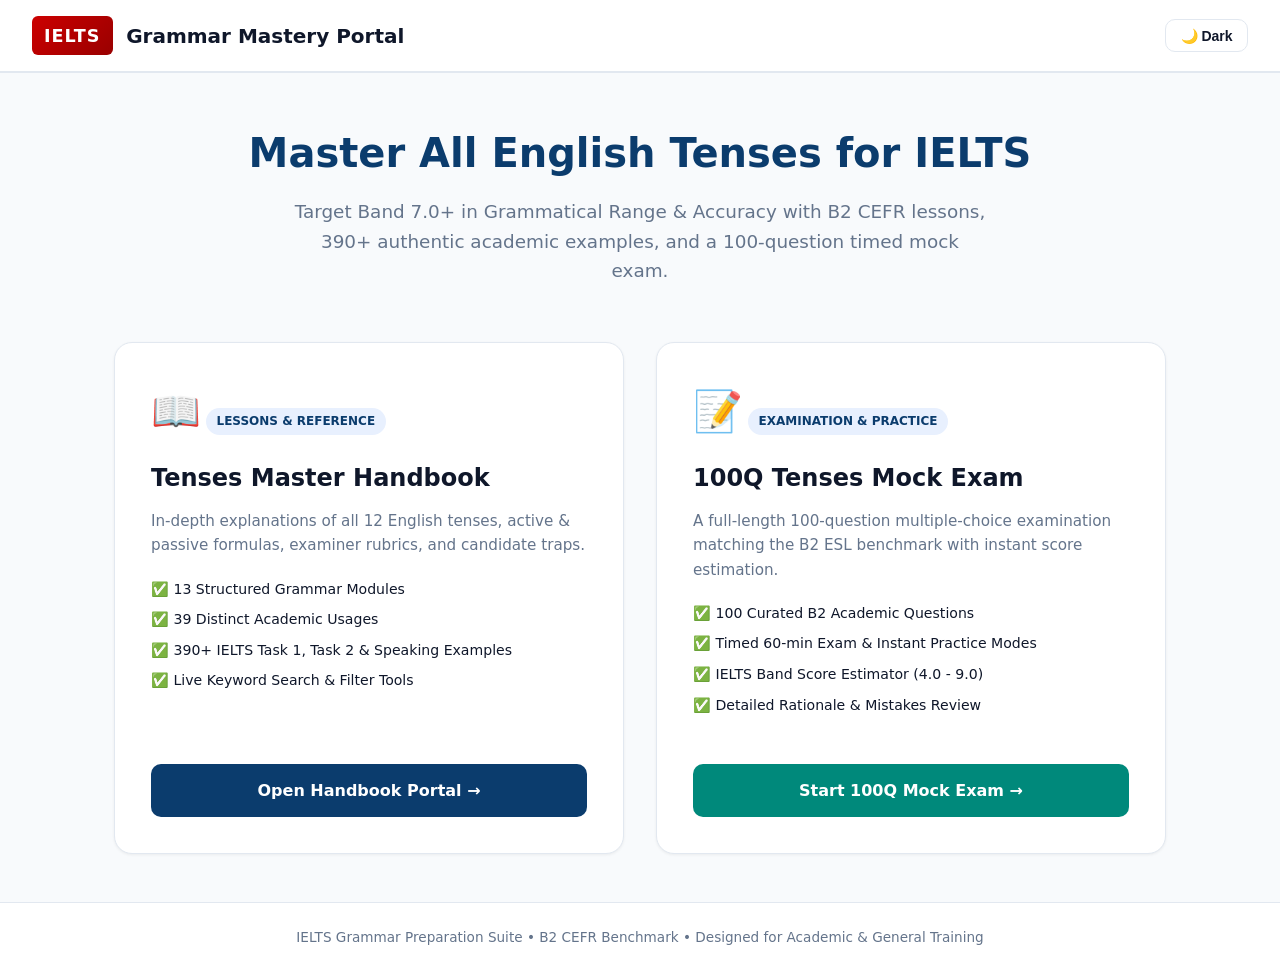
==== index.html @ 731f91ec "Add files via upload" ====
<!DOCTYPE html>
<html lang="en">
<head>
  <meta charset="UTF-8">
  <meta name="viewport" content="width=device-width, initial-scale=1.0">
  <title>IELTS English Tenses: Master Handbook & 100Q Mock Exam (B2 Level)</title>
  <meta name="description" content="Complete IELTS Grammar Preparation Hub: In-depth Tense Explanations with 390+ Academic Examples and 100-Question MCQ Mock Exam with Band Estimator.">
  <style>
    :root {
      --primary: #0b3c6d;
      --primary-hover: #072a4d;
      --primary-light: #e8f0fe;
      --accent: #d32f2f;
      --accent-teal: #00897b;
      --bg-main: #f8fafc;
      --bg-card: #ffffff;
      --text-main: #0f172a;
      --text-muted: #64748b;
      --border-color: #e2e8f0;
      --radius-lg: 18px;
      --radius-md: 10px;
      --shadow-sm: 0 1px 3px rgba(0,0,0,0.06);
      --shadow-lg: 0 10px 25px -5px rgba(0,0,0,0.1), 0 8px 10px -6px rgba(0,0,0,0.05);
      --font-family: 'Segoe UI', system-ui, -apple-system, BlinkMacSystemFont, Roboto, sans-serif;
    }
    [data-theme="dark"] {
      --primary: #3b82f6;
      --primary-hover: #60a5fa;
      --primary-light: #1e293b;
      --bg-main: #0b1120;
      --bg-card: #1e293b;
      --text-main: #f8fafc;
      --text-muted: #94a3b8;
      --border-color: #334155;
    }
    * { box-sizing: border-box; margin: 0; padding: 0; }
    body {
      font-family: var(--font-family);
      background-color: var(--bg-main);
      color: var(--text-main);
      line-height: 1.6;
      min-height: 100vh;
      display: flex;
      flex-direction: column;
    }
    .header {
      background-color: var(--bg-card);
      border-bottom: 2px solid var(--border-color);
      padding: 1rem 2rem;
      display: flex;
      justify-content: space-between;
      align-items: center;
    }
    .brand {
      display: flex;
      align-items: center;
      gap: 0.85rem;
    }
    .ielts-badge {
      background: linear-gradient(135deg, #cc0000, #990000);
      color: white;
      font-weight: 800;
      font-size: 1.1rem;
      letter-spacing: 1px;
      padding: 0.35rem 0.75rem;
      border-radius: 6px;
      text-transform: uppercase;
    }
    .brand h1 { font-size: 1.25rem; font-weight: 700; }
    .theme-btn {
      background: var(--bg-card);
      border: 1px solid var(--border-color);
      color: var(--text-main);
      padding: 0.45rem 0.9rem;
      border-radius: var(--radius-md);
      cursor: pointer;
      font-weight: 600;
      font-size: 0.875rem;
    }
    .hero {
      max-width: 1000px;
      margin: 3rem auto 2rem;
      text-align: center;
      padding: 0 1.5rem;
    }
    .hero h2 {
      font-size: 2.5rem;
      font-weight: 800;
      color: var(--primary);
      margin-bottom: 0.75rem;
    }
    [data-theme="dark"] .hero h2 { color: #60a5fa; }
    .hero p {
      font-size: 1.15rem;
      color: var(--text-muted);
      max-width: 700px;
      margin: 0 auto;
    }
    .cards-grid {
      max-width: 1100px;
      margin: 1.5rem auto 3rem;
      padding: 0 1.5rem;
      display: grid;
      grid-template-columns: repeat(auto-fit, minmax(320px, 1fr));
      gap: 2rem;
      width: 100%;
    }
    .card {
      background-color: var(--bg-card);
      border: 1px solid var(--border-color);
      border-radius: var(--radius-lg);
      padding: 2.25rem;
      box-shadow: var(--shadow-sm);
      display: flex;
      flex-direction: column;
      justify-content: space-between;
      transition: all 0.25s ease;
      position: relative;
      overflow: hidden;
    }
    .card:hover {
      transform: translateY(-4px);
      box-shadow: var(--shadow-lg);
      border-color: var(--primary);
    }
    .card-top { margin-bottom: 1.5rem; }
    .card-icon {
      font-size: 2.5rem;
      margin-bottom: 1rem;
      display: inline-block;
    }
    .card-badge {
      display: inline-block;
      font-size: 0.75rem;
      font-weight: 700;
      text-transform: uppercase;
      padding: 0.25rem 0.65rem;
      border-radius: 9999px;
      background-color: var(--primary-light);
      color: var(--primary);
      margin-bottom: 0.75rem;
    }
    .card h3 {
      font-size: 1.5rem;
      font-weight: 700;
      margin-bottom: 0.75rem;
      color: var(--text-main);
    }
    .card p {
      color: var(--text-muted);
      font-size: 0.95rem;
      line-height: 1.6;
      margin-bottom: 1.25rem;
    }
    .feature-list {
      list-style: none;
      display: flex;
      flex-direction: column;
      gap: 0.5rem;
      font-size: 0.88rem;
      color: var(--text-main);
    }
    .feature-list li {
      display: flex;
      align-items: center;
      gap: 0.5rem;
    }
    .btn {
      display: inline-flex;
      align-items: center;
      justify-content: center;
      gap: 0.5rem;
      padding: 0.85rem 1.5rem;
      border-radius: var(--radius-md);
      font-weight: 700;
      font-size: 1rem;
      text-decoration: none;
      transition: all 0.2s ease;
      margin-top: 1.5rem;
      text-align: center;
    }
    .btn-primary {
      background-color: #0b3c6d;
      color: white;
    }
    .btn-primary:hover {
      background-color: #072a4d;
    }
    .btn-accent {
      background-color: #00897b;
      color: white;
    }
    .btn-accent:hover {
      background-color: #00695c;
    }
    footer {
      margin-top: auto;
      text-align: center;
      padding: 1.5rem;
      color: var(--text-muted);
      font-size: 0.85rem;
      border-top: 1px solid var(--border-color);
      background-color: var(--bg-card);
    }
  </style>
</head>
<body>

  <header class="header">
    <div class="brand">
      <span class="ielts-badge">IELTS</span>
      <h1>Grammar Mastery Portal</h1>
    </div>
    <button id="themeToggleBtn" class="theme-btn">🌙 Dark</button>
  </header>

  <section class="hero">
    <h2>Master All English Tenses for IELTS</h2>
    <p>Target Band 7.0+ in Grammatical Range & Accuracy with B2 CEFR lessons, 390+ authentic academic examples, and a 100-question timed mock exam.</p>
  </section>

  <main class="cards-grid">
    <!-- Card 1: Handbook -->
    <article class="card">
      <div class="card-top">
        <div class="card-icon">📖</div>
        <span class="card-badge">Lessons & Reference</span>
        <h3>Tenses Master Handbook</h3>
        <p>In-depth explanations of all 12 English tenses, active & passive formulas, examiner rubrics, and candidate traps.</p>
        <ul class="feature-list">
          <li>✅ 13 Structured Grammar Modules</li>
          <li>✅ 39 Distinct Academic Usages</li>
          <li>✅ 390+ IELTS Task 1, Task 2 & Speaking Examples</li>
          <li>✅ Live Keyword Search & Filter Tools</li>
        </ul>
      </div>
      <a href="IELTS%20Tenses%20Explanation/index.html" class="btn btn-primary">
        Open Handbook Portal →
      </a>
    </article>

    <!-- Card 2: 100Q Mock Exam -->
    <article class="card">
      <div class="card-top">
        <div class="card-icon">📝</div>
        <span class="card-badge">Examination & Practice</span>
        <h3>100Q Tenses Mock Exam</h3>
        <p>A full-length 100-question multiple-choice examination matching the B2 ESL benchmark with instant score estimation.</p>
        <ul class="feature-list">
          <li>✅ 100 Curated B2 Academic Questions</li>
          <li>✅ Timed 60-min Exam & Instant Practice Modes</li>
          <li>✅ IELTS Band Score Estimator (4.0 - 9.0)</li>
          <li>✅ Detailed Rationale & Mistakes Review</li>
        </ul>
      </div>
      <a href="IELTS%20Tenses%20Test/index.html" class="btn btn-accent">
        Start 100Q Mock Exam →
      </a>
    </article>
  </main>

  <footer>
    IELTS Grammar Preparation Suite • B2 CEFR Benchmark • Designed for Academic & General Training
  </footer>

  <script>
    const themeBtn = document.getElementById("themeToggleBtn");
    themeBtn.addEventListener("click", () => {
      const isDark = document.body.getAttribute("data-theme") === "dark";
      if (isDark) {
        document.body.removeAttribute("data-theme");
        themeBtn.textContent = "🌙 Dark";
      } else {
        document.body.setAttribute("data-theme", "dark");
        themeBtn.textContent = "☀️ Light";
      }
    });
  </script>
</body>
</html>
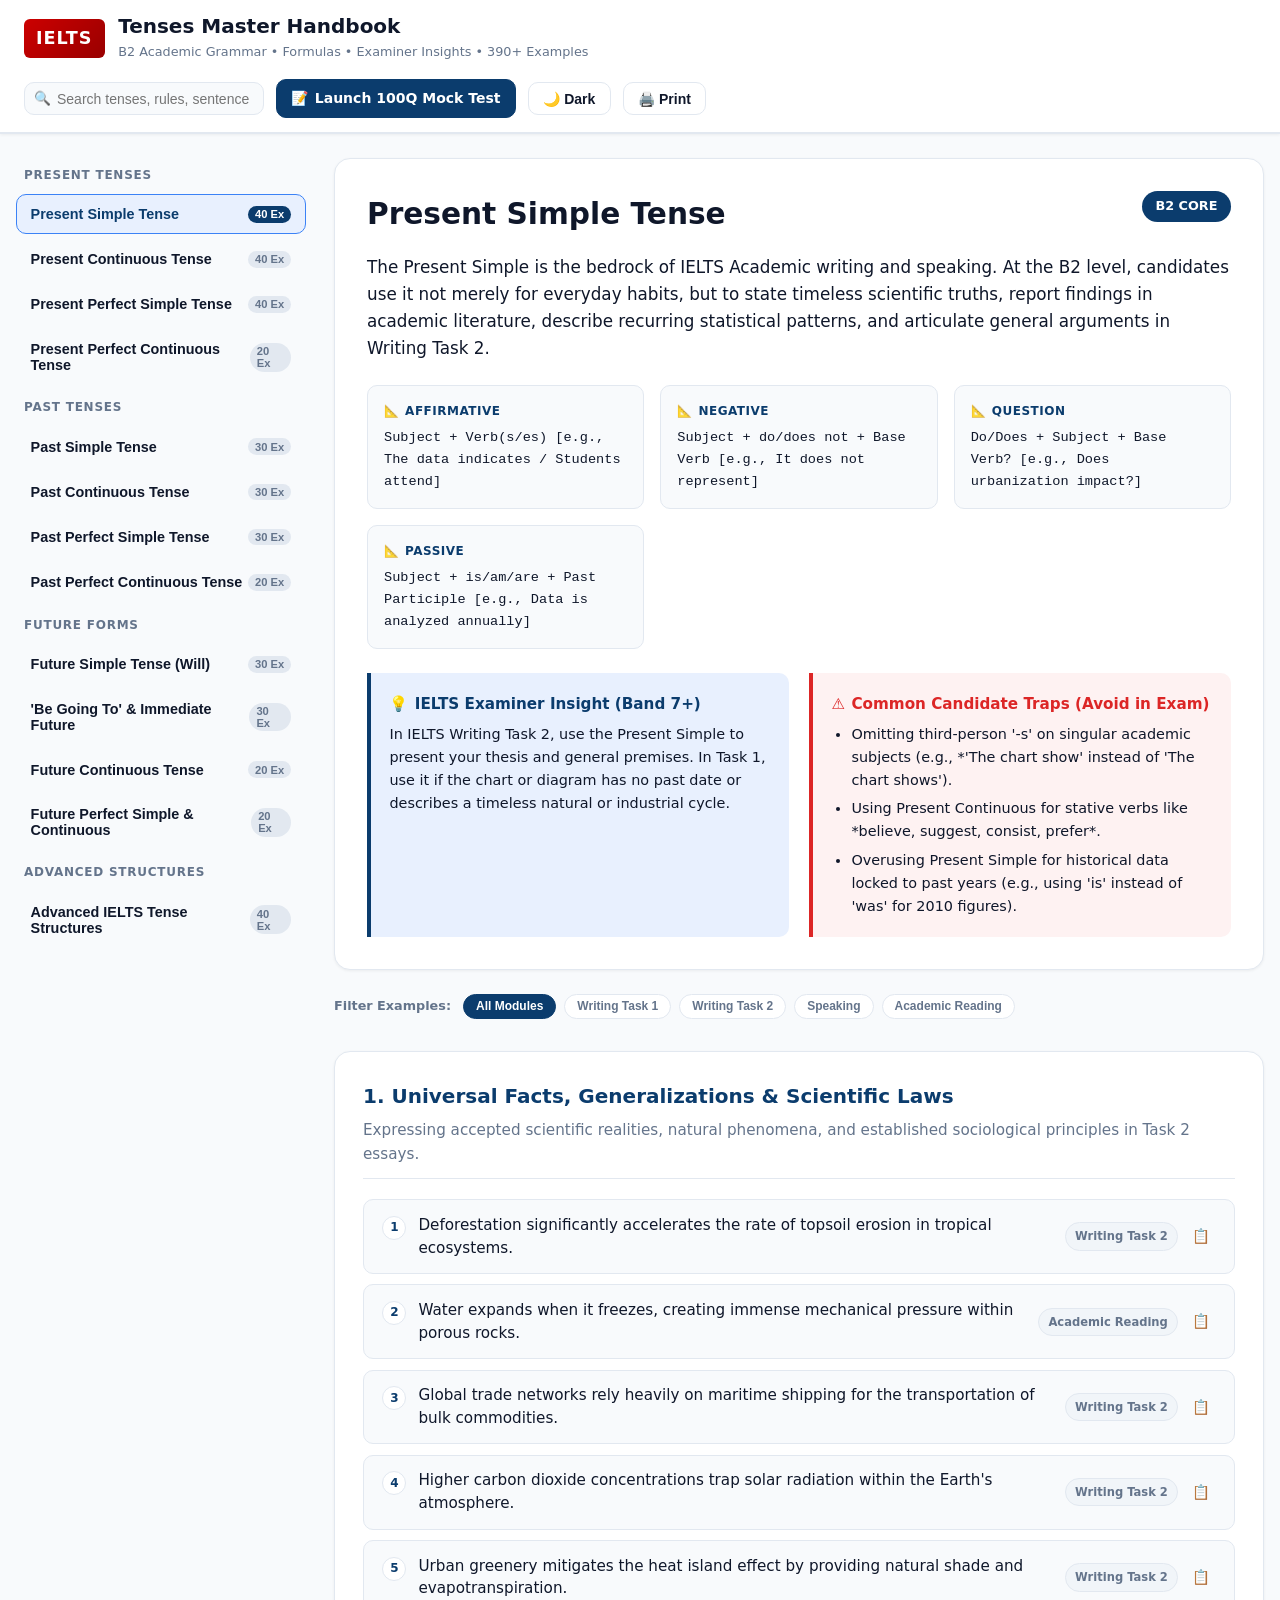
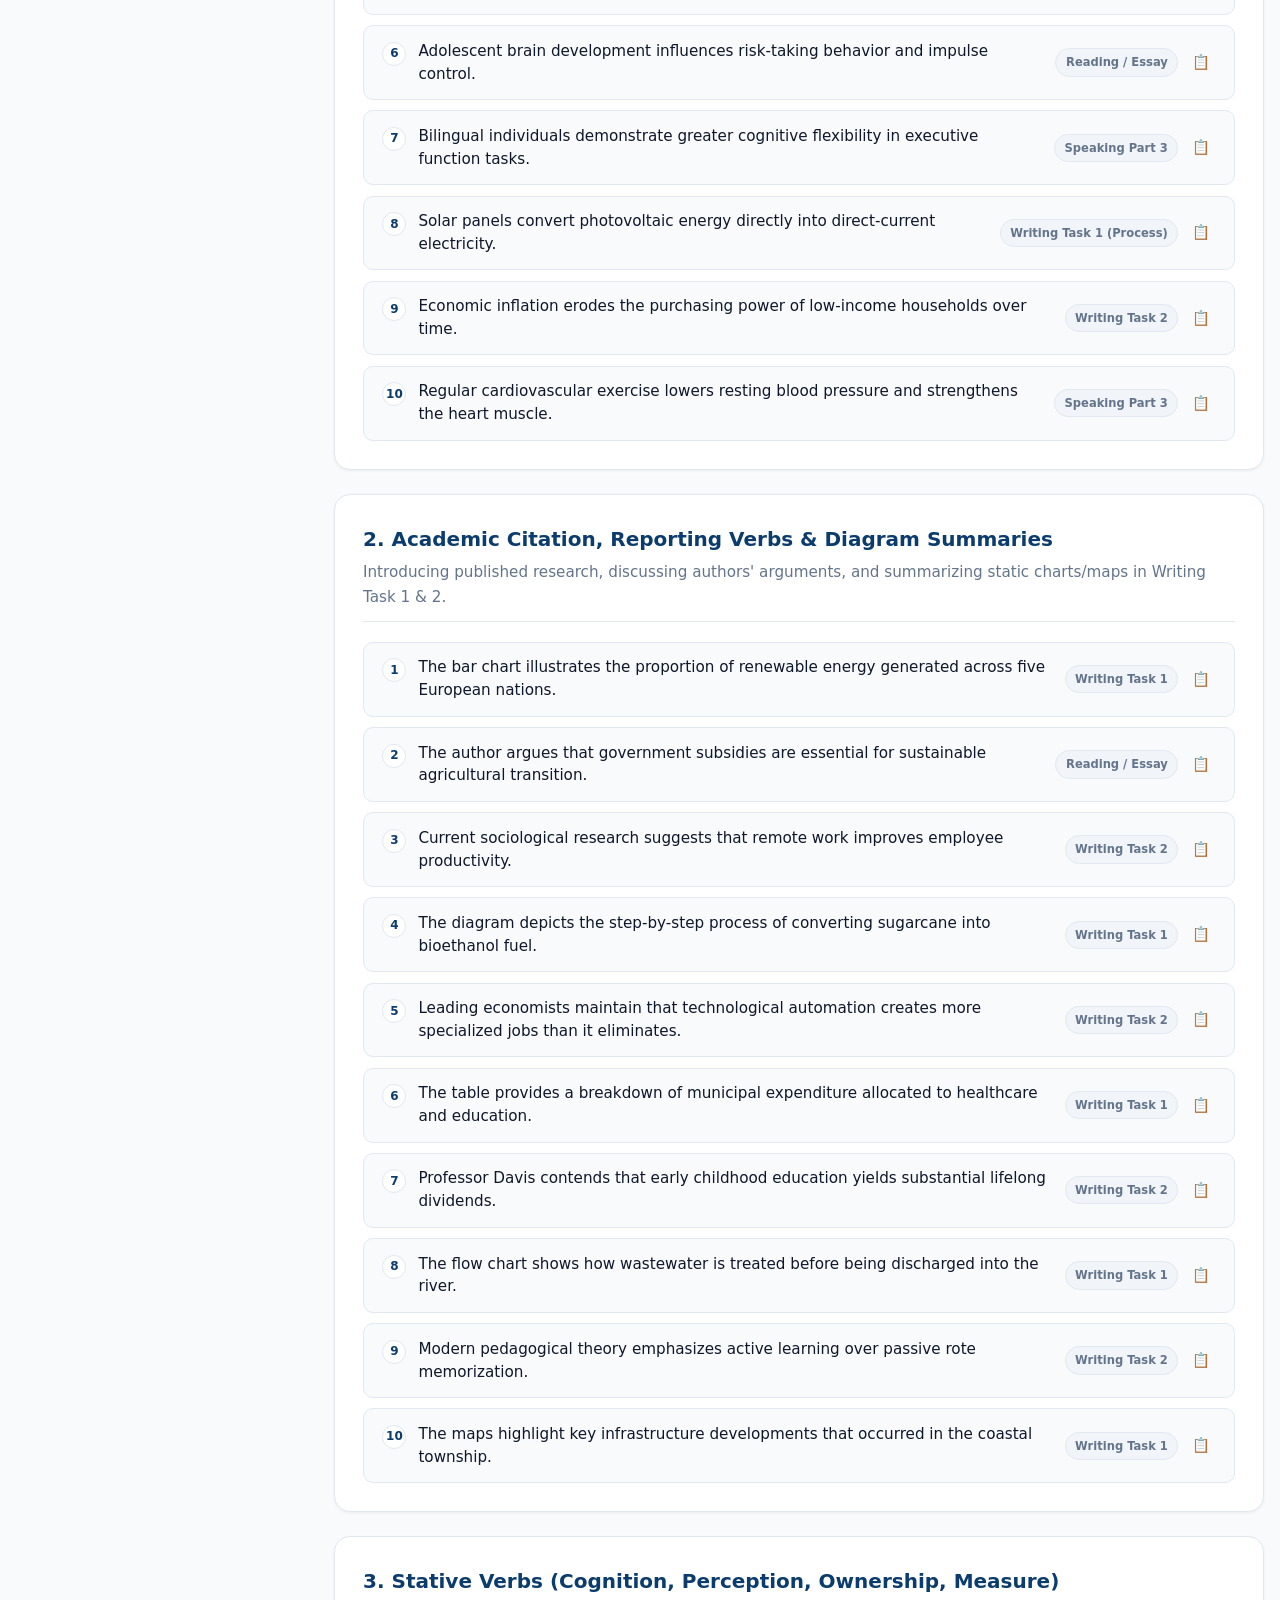
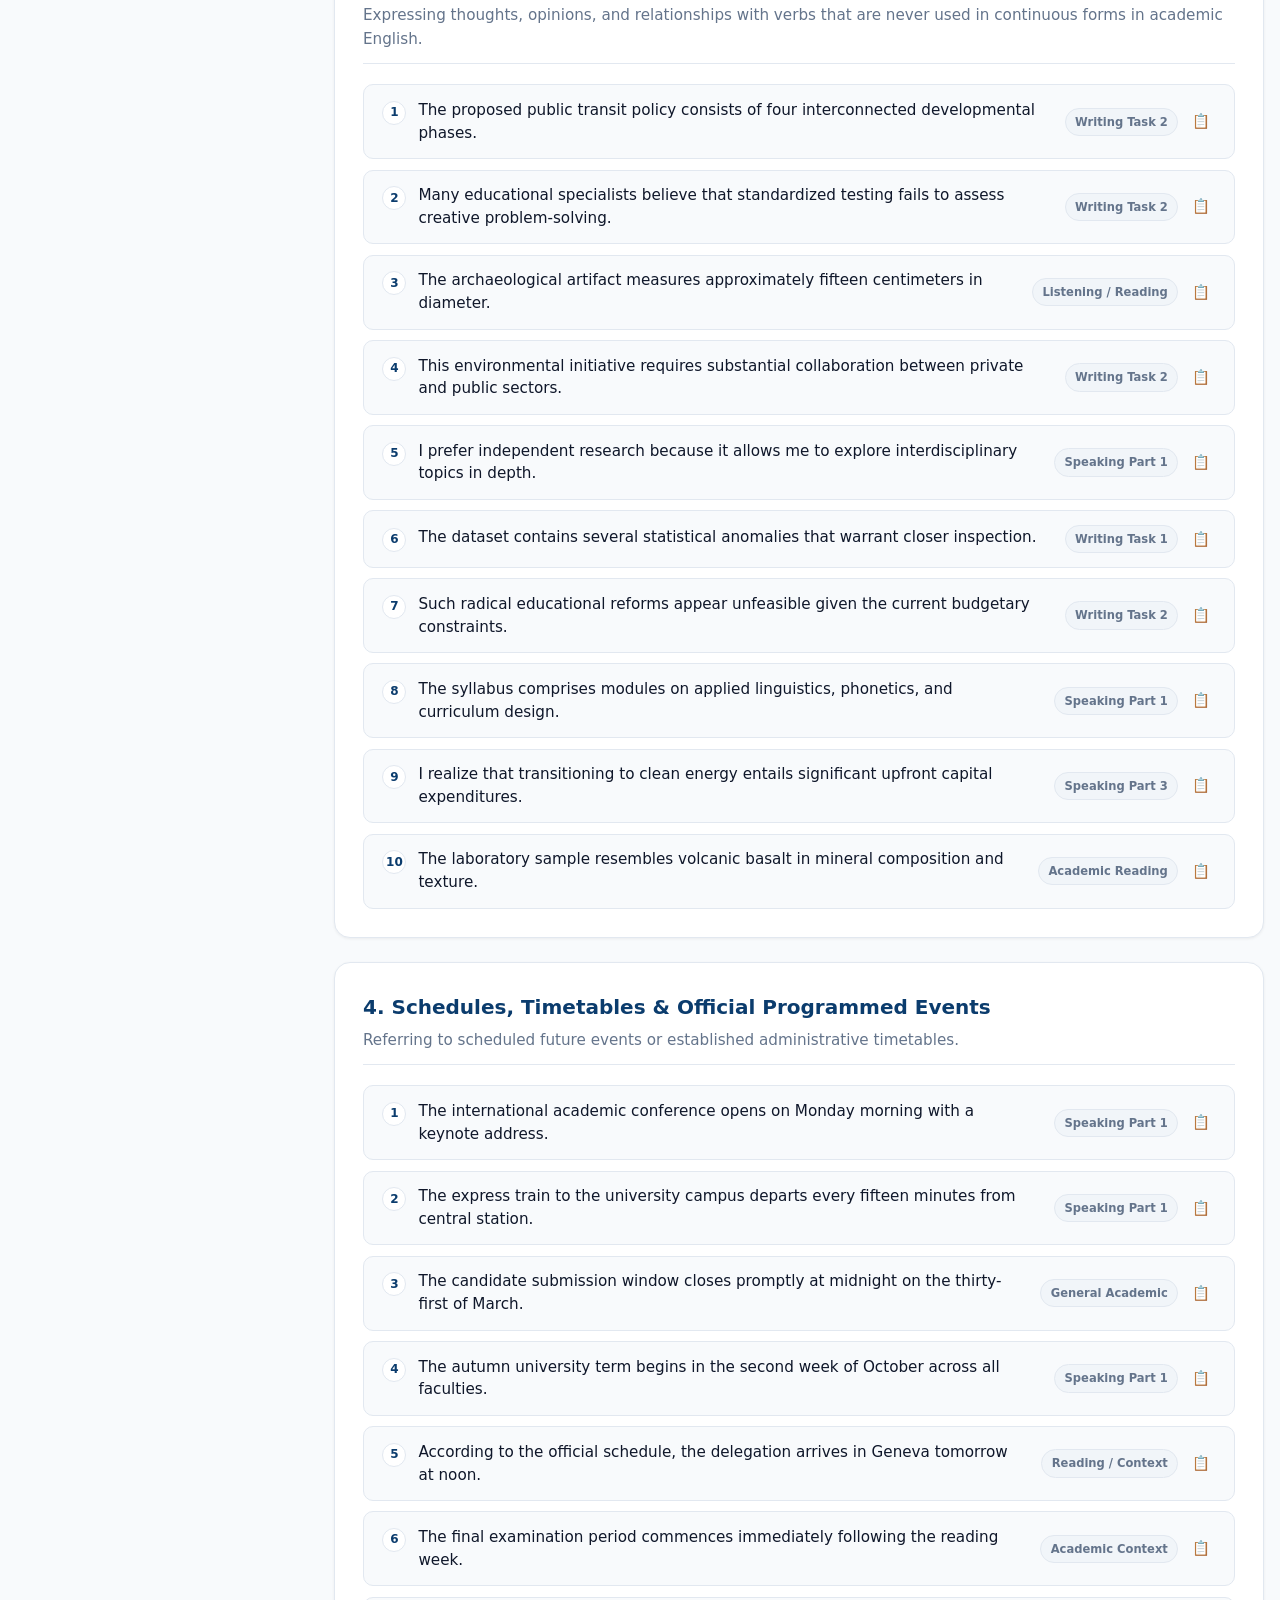
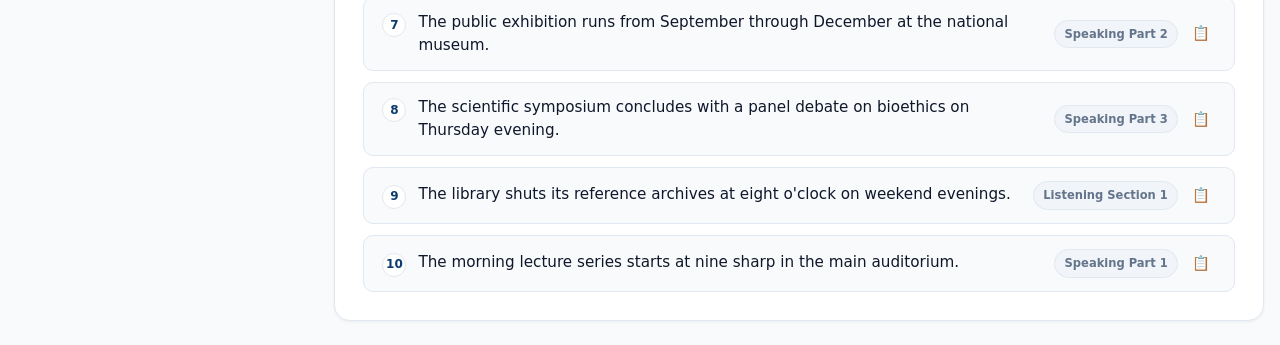
==== commit cbc89adc: "Add files via upload" ====
--- a/index.html
+++ b/index.html
@@ -3,278 +3,56 @@
 <head>
   <meta charset="UTF-8">
   <meta name="viewport" content="width=device-width, initial-scale=1.0">
-  <title>IELTS English Tenses: Master Handbook & 100Q Mock Exam (B2 Level)</title>
-  <meta name="description" content="Complete IELTS Grammar Preparation Hub: In-depth Tense Explanations with 390+ Academic Examples and 100-Question MCQ Mock Exam with Band Estimator.">
-  <style>
-    :root {
-      --primary: #0b3c6d;
-      --primary-hover: #072a4d;
-      --primary-light: #e8f0fe;
-      --accent: #d32f2f;
-      --accent-teal: #00897b;
-      --bg-main: #f8fafc;
-      --bg-card: #ffffff;
-      --text-main: #0f172a;
-      --text-muted: #64748b;
-      --border-color: #e2e8f0;
-      --radius-lg: 18px;
-      --radius-md: 10px;
-      --shadow-sm: 0 1px 3px rgba(0,0,0,0.06);
-      --shadow-lg: 0 10px 25px -5px rgba(0,0,0,0.1), 0 8px 10px -6px rgba(0,0,0,0.05);
-      --font-family: 'Segoe UI', system-ui, -apple-system, BlinkMacSystemFont, Roboto, sans-serif;
-    }
-    [data-theme="dark"] {
-      --primary: #3b82f6;
-      --primary-hover: #60a5fa;
-      --primary-light: #1e293b;
-      --bg-main: #0b1120;
-      --bg-card: #1e293b;
-      --text-main: #f8fafc;
-      --text-muted: #94a3b8;
-      --border-color: #334155;
-    }
-    * { box-sizing: border-box; margin: 0; padding: 0; }
-    body {
-      font-family: var(--font-family);
-      background-color: var(--bg-main);
-      color: var(--text-main);
-      line-height: 1.6;
-      min-height: 100vh;
-      display: flex;
-      flex-direction: column;
-    }
-    .header {
-      background-color: var(--bg-card);
-      border-bottom: 2px solid var(--border-color);
-      padding: 1rem 2rem;
-      display: flex;
-      justify-content: space-between;
-      align-items: center;
-    }
-    .brand {
-      display: flex;
-      align-items: center;
-      gap: 0.85rem;
-    }
-    .ielts-badge {
-      background: linear-gradient(135deg, #cc0000, #990000);
-      color: white;
-      font-weight: 800;
-      font-size: 1.1rem;
-      letter-spacing: 1px;
-      padding: 0.35rem 0.75rem;
-      border-radius: 6px;
-      text-transform: uppercase;
-    }
-    .brand h1 { font-size: 1.25rem; font-weight: 700; }
-    .theme-btn {
-      background: var(--bg-card);
-      border: 1px solid var(--border-color);
-      color: var(--text-main);
-      padding: 0.45rem 0.9rem;
-      border-radius: var(--radius-md);
-      cursor: pointer;
-      font-weight: 600;
-      font-size: 0.875rem;
-    }
-    .hero {
-      max-width: 1000px;
-      margin: 3rem auto 2rem;
-      text-align: center;
-      padding: 0 1.5rem;
-    }
-    .hero h2 {
-      font-size: 2.5rem;
-      font-weight: 800;
-      color: var(--primary);
-      margin-bottom: 0.75rem;
-    }
-    [data-theme="dark"] .hero h2 { color: #60a5fa; }
-    .hero p {
-      font-size: 1.15rem;
-      color: var(--text-muted);
-      max-width: 700px;
-      margin: 0 auto;
-    }
-    .cards-grid {
-      max-width: 1100px;
-      margin: 1.5rem auto 3rem;
-      padding: 0 1.5rem;
-      display: grid;
-      grid-template-columns: repeat(auto-fit, minmax(320px, 1fr));
-      gap: 2rem;
-      width: 100%;
-    }
-    .card {
-      background-color: var(--bg-card);
-      border: 1px solid var(--border-color);
-      border-radius: var(--radius-lg);
-      padding: 2.25rem;
-      box-shadow: var(--shadow-sm);
-      display: flex;
-      flex-direction: column;
-      justify-content: space-between;
-      transition: all 0.25s ease;
-      position: relative;
-      overflow: hidden;
-    }
-    .card:hover {
-      transform: translateY(-4px);
-      box-shadow: var(--shadow-lg);
-      border-color: var(--primary);
-    }
-    .card-top { margin-bottom: 1.5rem; }
-    .card-icon {
-      font-size: 2.5rem;
-      margin-bottom: 1rem;
-      display: inline-block;
-    }
-    .card-badge {
-      display: inline-block;
-      font-size: 0.75rem;
-      font-weight: 700;
-      text-transform: uppercase;
-      padding: 0.25rem 0.65rem;
-      border-radius: 9999px;
-      background-color: var(--primary-light);
-      color: var(--primary);
-      margin-bottom: 0.75rem;
-    }
-    .card h3 {
-      font-size: 1.5rem;
-      font-weight: 700;
-      margin-bottom: 0.75rem;
-      color: var(--text-main);
-    }
-    .card p {
-      color: var(--text-muted);
-      font-size: 0.95rem;
-      line-height: 1.6;
-      margin-bottom: 1.25rem;
-    }
-    .feature-list {
-      list-style: none;
-      display: flex;
-      flex-direction: column;
-      gap: 0.5rem;
-      font-size: 0.88rem;
-      color: var(--text-main);
-    }
-    .feature-list li {
-      display: flex;
-      align-items: center;
-      gap: 0.5rem;
-    }
-    .btn {
-      display: inline-flex;
-      align-items: center;
-      justify-content: center;
-      gap: 0.5rem;
-      padding: 0.85rem 1.5rem;
-      border-radius: var(--radius-md);
-      font-weight: 700;
-      font-size: 1rem;
-      text-decoration: none;
-      transition: all 0.2s ease;
-      margin-top: 1.5rem;
-      text-align: center;
-    }
-    .btn-primary {
-      background-color: #0b3c6d;
-      color: white;
-    }
-    .btn-primary:hover {
-      background-color: #072a4d;
-    }
-    .btn-accent {
-      background-color: #00897b;
-      color: white;
-    }
-    .btn-accent:hover {
-      background-color: #00695c;
-    }
-    footer {
-      margin-top: auto;
-      text-align: center;
-      padding: 1.5rem;
-      color: var(--text-muted);
-      font-size: 0.85rem;
-      border-top: 1px solid var(--border-color);
-      background-color: var(--bg-card);
-    }
-  </style>
+  <title>IELTS Tenses Master Handbook: Comprehensive B2 Guide & 390+ Academic Examples</title>
+  <link rel="stylesheet" href="styles.css">
+  <meta name="description" content="In-depth B2-level IELTS grammar lessons covering all English tenses, formulas, examiner insights, common candidate traps, and 10+ IELTS Academic examples per usage.">
 </head>
 <body>
 
-  <header class="header">
-    <div class="brand">
-      <span class="ielts-badge">IELTS</span>
-      <h1>Grammar Mastery Portal</h1>
+  <!-- Top App Header -->
+  <header class="app-header">
+    <div class="header-container">
+      <div class="brand-section">
+        <span class="ielts-badge">IELTS</span>
+        <div class="brand-text">
+          <h1>Tenses Master Handbook</h1>
+          <span>B2 Academic Grammar • Formulas • Examiner Insights • 390+ Examples</span>
+        </div>
+      </div>
+
+      <div class="header-controls">
+        <div class="search-input-box">
+          <span class="search-icon">🔍</span>
+          <input type="text" id="searchInput" placeholder="Search tenses, rules, sentences..." aria-label="Search tenses and examples">
+        </div>
+
+        <a href="../IELTS%20Tenses%20Test/index.html" class="btn-primary" title="Launch the 100-question Mock Exam">
+          <span>📝</span> Launch 100Q Mock Test
+        </a>
+
+        <button id="themeToggleBtn" class="btn-icon" title="Toggle Dark/Light Mode">🌙 Dark</button>
+        <button id="printLessonBtn" class="btn-secondary" title="Print Current Lesson & Examples">🖨️ Print</button>
+      </div>
     </div>
-    <button id="themeToggleBtn" class="theme-btn">🌙 Dark</button>
   </header>
 
-  <section class="hero">
-    <h2>Master All English Tenses for IELTS</h2>
-    <p>Target Band 7.0+ in Grammatical Range & Accuracy with B2 CEFR lessons, 390+ authentic academic examples, and a 100-question timed mock exam.</p>
-  </section>
+  <!-- Main Layout -->
+  <main class="main-wrapper">
+    <!-- Left Column: Tense Navigation Sidebar -->
+    <aside class="sidebar-panel">
+      <nav id="tenseNavList" class="tense-nav-list" aria-label="Tense Selection Menu">
+        <!-- Dynamically rendered via app.js -->
+      </nav>
+    </aside>
 
-  <main class="cards-grid">
-    <!-- Card 1: Handbook -->
-    <article class="card">
-      <div class="card-top">
-        <div class="card-icon">📖</div>
-        <span class="card-badge">Lessons & Reference</span>
-        <h3>Tenses Master Handbook</h3>
-        <p>In-depth explanations of all 12 English tenses, active & passive formulas, examiner rubrics, and candidate traps.</p>
-        <ul class="feature-list">
-          <li>✅ 13 Structured Grammar Modules</li>
-          <li>✅ 39 Distinct Academic Usages</li>
-          <li>✅ 390+ IELTS Task 1, Task 2 & Speaking Examples</li>
-          <li>✅ Live Keyword Search & Filter Tools</li>
-        </ul>
-      </div>
-      <a href="IELTS%20Tenses%20Explanation/index.html" class="btn btn-primary">
-        Open Handbook Portal →
-      </a>
-    </article>
-
-    <!-- Card 2: 100Q Mock Exam -->
-    <article class="card">
-      <div class="card-top">
-        <div class="card-icon">📝</div>
-        <span class="card-badge">Examination & Practice</span>
-        <h3>100Q Tenses Mock Exam</h3>
-        <p>A full-length 100-question multiple-choice examination matching the B2 ESL benchmark with instant score estimation.</p>
-        <ul class="feature-list">
-          <li>✅ 100 Curated B2 Academic Questions</li>
-          <li>✅ Timed 60-min Exam & Instant Practice Modes</li>
-          <li>✅ IELTS Band Score Estimator (4.0 - 9.0)</li>
-          <li>✅ Detailed Rationale & Mistakes Review</li>
-        </ul>
-      </div>
-      <a href="IELTS%20Tenses%20Test/index.html" class="btn btn-accent">
-        Start 100Q Mock Exam →
-      </a>
-    </article>
+    <!-- Right Column: Interactive Lesson & Examples Area -->
+    <div id="contentArea" class="content-area">
+      <!-- Dynamically rendered via app.js -->
+    </div>
   </main>
 
-  <footer>
-    IELTS Grammar Preparation Suite • B2 CEFR Benchmark • Designed for Academic & General Training
-  </footer>
-
-  <script>
-    const themeBtn = document.getElementById("themeToggleBtn");
-    themeBtn.addEventListener("click", () => {
-      const isDark = document.body.getAttribute("data-theme") === "dark";
-      if (isDark) {
-        document.body.removeAttribute("data-theme");
-        themeBtn.textContent = "🌙 Dark";
-      } else {
-        document.body.setAttribute("data-theme", "dark");
-        themeBtn.textContent = "☀️ Light";
-      }
-    });
-  </script>
+  <!-- Scripts -->
+  <script src="tensesData.js"></script>
+  <script src="app.js"></script>
 </body>
 </html>
--- a/styles.css
+++ b/styles.css
@@ -0,0 +1,578 @@
+/* IELTS Tenses Explanation - Stylesheet */
+:root {
+  --primary: #0b3c6d;
+  --primary-hover: #072a4d;
+  --primary-light: #e8f0fe;
+  --accent: #d32f2f;
+  --accent-teal: #00897b;
+  --bg-main: #f8fafc;
+  --bg-card: #ffffff;
+  --text-main: #0f172a;
+  --text-muted: #64748b;
+  --border-color: #e2e8f0;
+  --border-focus: #3b82f6;
+  --tag-bg: #f1f5f9;
+  --shadow-sm: 0 1px 3px rgba(0,0,0,0.06);
+  --shadow-md: 0 4px 6px -1px rgba(0,0,0,0.08), 0 2px 4px -2px rgba(0,0,0,0.04);
+  --shadow-lg: 0 10px 15px -3px rgba(0,0,0,0.1), 0 4px 6px -4px rgba(0,0,0,0.05);
+  --radius-sm: 6px;
+  --radius-md: 10px;
+  --radius-lg: 16px;
+  --font-family: 'Segoe UI', system-ui, -apple-system, BlinkMacSystemFont, Roboto, sans-serif;
+}
+
+[data-theme="dark"] {
+  --primary: #3b82f6;
+  --primary-hover: #60a5fa;
+  --primary-light: #1e293b;
+  --bg-main: #0b1120;
+  --bg-card: #1e293b;
+  --text-main: #f8fafc;
+  --text-muted: #94a3b8;
+  --border-color: #334155;
+  --border-focus: #60a5fa;
+  --tag-bg: #0f172a;
+  --shadow-sm: 0 1px 3px rgba(0,0,0,0.4);
+  --shadow-md: 0 4px 8px rgba(0,0,0,0.5);
+  --shadow-lg: 0 10px 20px rgba(0,0,0,0.6);
+}
+
+* {
+  box-sizing: border-box;
+  margin: 0;
+  padding: 0;
+}
+
+body {
+  font-family: var(--font-family);
+  background-color: var(--bg-main);
+  color: var(--text-main);
+  line-height: 1.6;
+  min-height: 100vh;
+  display: flex;
+  flex-direction: column;
+}
+
+/* Header */
+.app-header {
+  background-color: var(--bg-card);
+  border-bottom: 2px solid var(--border-color);
+  padding: 0.85rem 1.5rem;
+  position: sticky;
+  top: 0;
+  z-index: 50;
+  box-shadow: var(--shadow-sm);
+}
+
+.header-container {
+  max-width: 1440px;
+  margin: 0 auto;
+  display: flex;
+  justify-content: space-between;
+  align-items: center;
+  flex-wrap: wrap;
+  gap: 1rem;
+}
+
+.brand-section {
+  display: flex;
+  align-items: center;
+  gap: 0.85rem;
+}
+
+.ielts-badge {
+  background: linear-gradient(135deg, #cc0000, #990000);
+  color: white;
+  font-weight: 800;
+  font-size: 1.1rem;
+  letter-spacing: 1px;
+  padding: 0.35rem 0.75rem;
+  border-radius: var(--radius-sm);
+  text-transform: uppercase;
+}
+
+.brand-text h1 {
+  font-size: 1.25rem;
+  font-weight: 700;
+  color: var(--text-main);
+  line-height: 1.2;
+}
+
+.brand-text span {
+  font-size: 0.8rem;
+  color: var(--text-muted);
+  font-weight: 500;
+}
+
+.header-controls {
+  display: flex;
+  align-items: center;
+  gap: 0.75rem;
+  flex-wrap: wrap;
+}
+
+.search-input-box {
+  position: relative;
+  display: flex;
+  align-items: center;
+}
+
+.search-input-box input {
+  padding: 0.45rem 0.85rem 0.45rem 2rem;
+  border-radius: var(--radius-md);
+  border: 1px solid var(--border-color);
+  background-color: var(--bg-main);
+  color: var(--text-main);
+  font-size: 0.875rem;
+  width: 240px;
+  transition: all 0.2s ease;
+}
+
+.search-input-box input:focus {
+  outline: none;
+  border-color: var(--border-focus);
+  width: 290px;
+  background-color: var(--bg-card);
+}
+
+.search-icon {
+  position: absolute;
+  left: 0.65rem;
+  font-size: 0.85rem;
+  color: var(--text-muted);
+  pointer-events: none;
+}
+
+.btn-icon, .btn-secondary, .btn-primary {
+  display: inline-flex;
+  align-items: center;
+  gap: 0.4rem;
+  padding: 0.45rem 0.9rem;
+  font-size: 0.875rem;
+  font-weight: 600;
+  border-radius: var(--radius-md);
+  cursor: pointer;
+  transition: all 0.2s ease;
+  border: 1px solid var(--border-color);
+  background-color: var(--bg-card);
+  color: var(--text-main);
+  text-decoration: none;
+}
+
+.btn-primary {
+  background-color: #0b3c6d;
+  color: white;
+  border-color: #0b3c6d;
+}
+.btn-primary:hover {
+  background-color: #072a4d;
+}
+
+.btn-secondary:hover, .btn-icon:hover {
+  background-color: var(--primary-light);
+  border-color: var(--border-focus);
+}
+
+/* Main Layout */
+.main-wrapper {
+  max-width: 1440px;
+  margin: 1.5rem auto;
+  padding: 0 1rem;
+  display: grid;
+  grid-template-columns: 290px 1fr;
+  gap: 1.75rem;
+  flex: 1;
+  width: 100%;
+}
+
+@media (max-width: 960px) {
+  .main-wrapper {
+    grid-template-columns: 1fr;
+  }
+}
+
+/* Sidebar */
+.sidebar-panel {
+  position: sticky;
+  top: 5rem;
+  max-height: calc(100vh - 6rem);
+  overflow-y: auto;
+  display: flex;
+  flex-direction: column;
+  gap: 0.75rem;
+}
+
+.nav-section-title {
+  font-size: 0.75rem;
+  font-weight: 800;
+  color: var(--text-muted);
+  text-transform: uppercase;
+  letter-spacing: 0.75px;
+  padding: 0.5rem 0.5rem 0.25rem;
+}
+
+.tense-nav-list {
+  display: flex;
+  flex-direction: column;
+  gap: 0.35rem;
+  list-style: none;
+}
+
+.nav-item-btn {
+  display: flex;
+  align-items: center;
+  justify-content: space-between;
+  width: 100%;
+  padding: 0.65rem 0.85rem;
+  border-radius: var(--radius-md);
+  border: 1px solid transparent;
+  background-color: transparent;
+  color: var(--text-main);
+  font-size: 0.9rem;
+  font-weight: 600;
+  text-align: left;
+  cursor: pointer;
+  transition: all 0.15s ease;
+}
+
+.nav-item-btn:hover {
+  background-color: var(--primary-light);
+  color: var(--primary);
+}
+
+.nav-item-btn.active {
+  background-color: var(--primary-light);
+  color: var(--primary);
+  border-color: var(--border-focus);
+  font-weight: 700;
+}
+
+.nav-item-badge {
+  font-size: 0.7rem;
+  padding: 0.15rem 0.45rem;
+  border-radius: 9999px;
+  background-color: var(--border-color);
+  color: var(--text-muted);
+}
+
+.nav-item-btn.active .nav-item-badge {
+  background-color: var(--primary);
+  color: white;
+}
+
+/* Content Area */
+.content-area {
+  display: flex;
+  flex-direction: column;
+  gap: 1.5rem;
+}
+
+.lesson-hero {
+  background-color: var(--bg-card);
+  border-radius: var(--radius-lg);
+  padding: 2rem;
+  border: 1px solid var(--border-color);
+  box-shadow: var(--shadow-sm);
+}
+
+.lesson-header {
+  display: flex;
+  justify-content: space-between;
+  align-items: flex-start;
+  flex-wrap: wrap;
+  gap: 1rem;
+  margin-bottom: 1rem;
+}
+
+.lesson-title {
+  font-size: 1.85rem;
+  font-weight: 800;
+  color: var(--text-main);
+}
+
+.lesson-level-badge {
+  background-color: #0b3c6d;
+  color: white;
+  font-size: 0.8rem;
+  font-weight: 700;
+  padding: 0.35rem 0.85rem;
+  border-radius: 9999px;
+  text-transform: uppercase;
+}
+
+.lesson-overview {
+  font-size: 1.05rem;
+  color: var(--text-main);
+  line-height: 1.6;
+  margin-bottom: 1.5rem;
+}
+
+/* Formula Box */
+.formula-grid {
+  display: grid;
+  grid-template-columns: repeat(auto-fit, minmax(240px, 1fr));
+  gap: 1rem;
+  margin-bottom: 1.5rem;
+}
+
+.formula-card {
+  background-color: var(--bg-main);
+  border: 1px solid var(--border-color);
+  border-radius: var(--radius-md);
+  padding: 1rem;
+}
+
+.formula-label {
+  font-size: 0.75rem;
+  font-weight: 700;
+  text-transform: uppercase;
+  letter-spacing: 0.5px;
+  color: var(--primary);
+  margin-bottom: 0.35rem;
+  display: flex;
+  align-items: center;
+  gap: 0.35rem;
+}
+
+.formula-text {
+  font-family: 'Consolas', 'Monaco', monospace;
+  font-size: 0.85rem;
+  color: var(--text-main);
+  word-break: break-word;
+}
+
+/* Tips & Warnings */
+.guidance-box {
+  display: grid;
+  grid-template-columns: 1fr 1fr;
+  gap: 1.25rem;
+}
+
+@media (max-width: 768px) {
+  .guidance-box {
+    grid-template-columns: 1fr;
+  }
+}
+
+.tip-card {
+  background-color: var(--primary-light);
+  border-left: 4px solid var(--primary);
+  border-radius: 0 var(--radius-md) var(--radius-md) 0;
+  padding: 1.15rem;
+  font-size: 0.9rem;
+}
+
+.tip-card h4 {
+  color: var(--primary);
+  font-size: 0.95rem;
+  font-weight: 700;
+  margin-bottom: 0.4rem;
+  display: flex;
+  align-items: center;
+  gap: 0.4rem;
+}
+
+.warning-card {
+  background-color: #fef2f2;
+  border-left: 4px solid #dc2626;
+  border-radius: 0 var(--radius-md) var(--radius-md) 0;
+  padding: 1.15rem;
+  font-size: 0.9rem;
+}
+
+[data-theme="dark"] .warning-card {
+  background-color: #7f1d1d33;
+}
+
+.warning-card h4 {
+  color: #dc2626;
+  font-size: 0.95rem;
+  font-weight: 700;
+  margin-bottom: 0.4rem;
+  display: flex;
+  align-items: center;
+  gap: 0.4rem;
+}
+
+.warning-card ul {
+  padding-left: 1.25rem;
+  display: flex;
+  flex-direction: column;
+  gap: 0.35rem;
+}
+
+/* Usages Section */
+.usages-wrapper {
+  display: flex;
+  flex-direction: column;
+  gap: 1.5rem;
+}
+
+.usage-card {
+  background-color: var(--bg-card);
+  border-radius: var(--radius-lg);
+  padding: 1.75rem;
+  border: 1px solid var(--border-color);
+  box-shadow: var(--shadow-sm);
+}
+
+.usage-header {
+  margin-bottom: 1.25rem;
+  padding-bottom: 0.75rem;
+  border-bottom: 1px solid var(--border-color);
+}
+
+.usage-title {
+  font-size: 1.25rem;
+  font-weight: 700;
+  color: #0b3c6d;
+  margin-bottom: 0.35rem;
+}
+
+[data-theme="dark"] .usage-title {
+  color: #60a5fa;
+}
+
+.usage-desc {
+  font-size: 0.95rem;
+  color: var(--text-muted);
+}
+
+/* Examples List */
+.examples-grid {
+  display: flex;
+  flex-direction: column;
+  gap: 0.65rem;
+}
+
+.example-item {
+  background-color: var(--bg-main);
+  border: 1px solid var(--border-color);
+  border-radius: var(--radius-md);
+  padding: 0.85rem 1.15rem;
+  display: flex;
+  justify-content: space-between;
+  align-items: center;
+  gap: 1rem;
+  transition: all 0.15s ease;
+}
+
+.example-item:hover {
+  border-color: var(--border-focus);
+  background-color: var(--primary-light);
+}
+
+.example-left {
+  display: flex;
+  align-items: flex-start;
+  gap: 0.75rem;
+  flex: 1;
+}
+
+.example-num {
+  font-size: 0.75rem;
+  font-weight: 800;
+  color: var(--primary);
+  background-color: var(--bg-card);
+  border: 1px solid var(--border-color);
+  width: 24px;
+  height: 24px;
+  border-radius: 50%;
+  display: flex;
+  align-items: center;
+  justify-content: center;
+  flex-shrink: 0;
+  margin-top: 2px;
+}
+
+.example-text {
+  font-size: 0.95rem;
+  color: var(--text-main);
+  line-height: 1.5;
+}
+
+.example-tag {
+  font-size: 0.72rem;
+  font-weight: 700;
+  padding: 0.25rem 0.6rem;
+  border-radius: 9999px;
+  background-color: var(--tag-bg);
+  color: var(--text-muted);
+  border: 1px solid var(--border-color);
+  white-space: nowrap;
+  flex-shrink: 0;
+}
+
+.copy-btn {
+  background: none;
+  border: none;
+  color: var(--text-muted);
+  cursor: pointer;
+  font-size: 0.9rem;
+  padding: 0.35rem;
+  border-radius: var(--radius-sm);
+  transition: all 0.15s ease;
+}
+
+.copy-btn:hover {
+  color: var(--primary);
+  background-color: var(--bg-card);
+}
+
+/* Filter Bar */
+.filter-bar {
+  display: flex;
+  align-items: center;
+  gap: 0.5rem;
+  flex-wrap: wrap;
+  margin-bottom: 0.5rem;
+}
+
+.filter-pill {
+  padding: 0.3rem 0.75rem;
+  border-radius: 9999px;
+  border: 1px solid var(--border-color);
+  background-color: var(--bg-card);
+  color: var(--text-muted);
+  font-size: 0.75rem;
+  font-weight: 600;
+  cursor: pointer;
+  transition: all 0.15s ease;
+}
+
+.filter-pill:hover, .filter-pill.active {
+  background-color: #0b3c6d;
+  color: white;
+  border-color: #0b3c6d;
+}
+
+/* Search Highlights */
+mark.search-match {
+  background-color: #fef08a;
+  color: #854d0e;
+  border-radius: 2px;
+  padding: 0 2px;
+}
+
+/* Print Styles */
+@media print {
+  body {
+    background: white;
+    color: black;
+  }
+  .app-header, .sidebar-panel, .filter-bar, .copy-btn, .btn-icon, .btn-secondary, .btn-primary {
+    display: none !important;
+  }
+  .main-wrapper {
+    display: block;
+    max-width: 100%;
+    margin: 0;
+    padding: 0;
+  }
+  .lesson-hero, .usage-card {
+    border: none;
+    box-shadow: none;
+    page-break-inside: avoid;
+    padding: 1rem 0;
+  }
+}
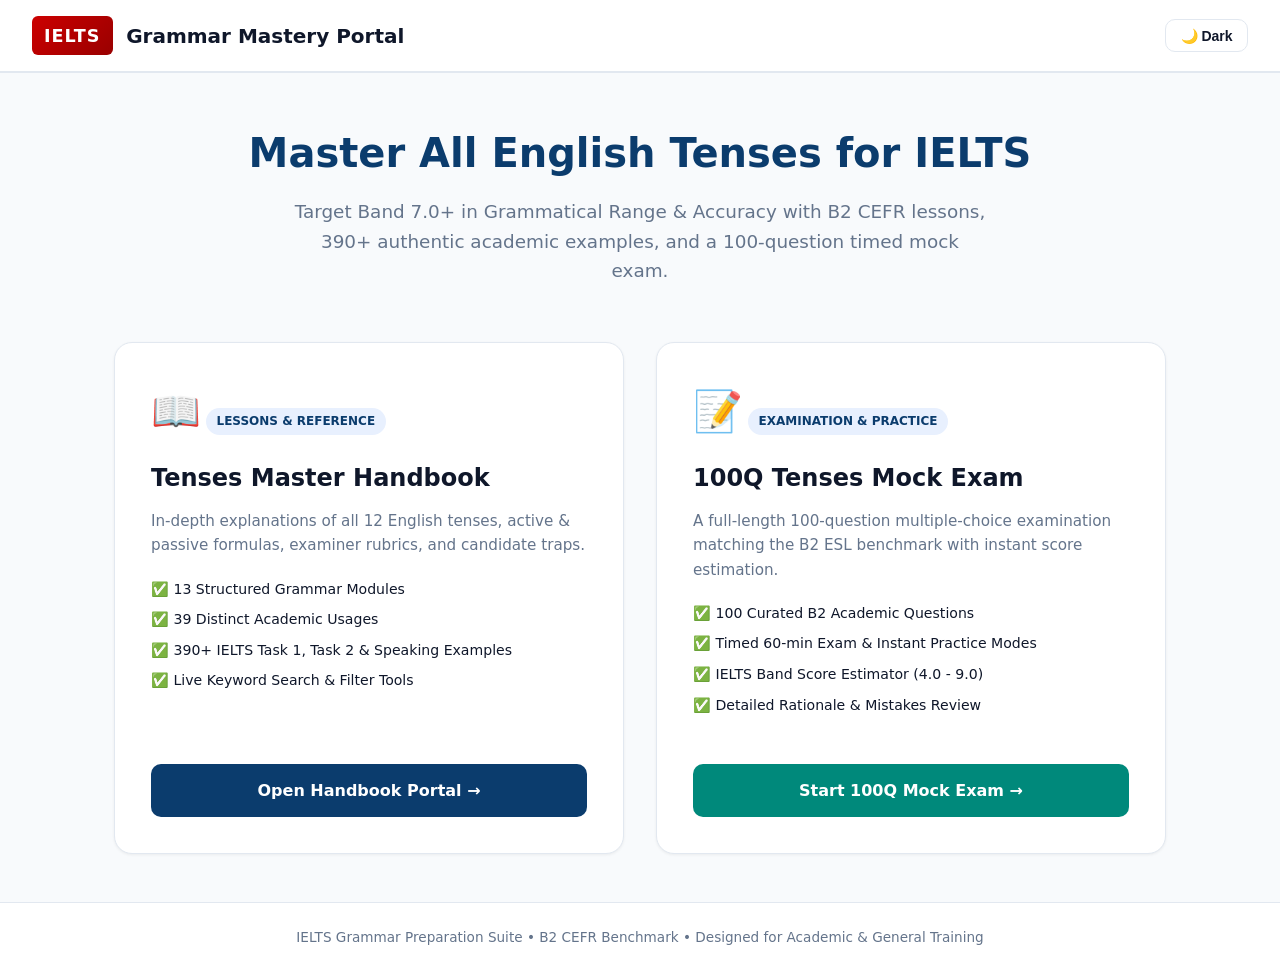
==== commit 47f5d102: "Add files via upload" ====
--- a/index.html
+++ b/index.html
@@ -3,56 +3,278 @@
 <head>
   <meta charset="UTF-8">
   <meta name="viewport" content="width=device-width, initial-scale=1.0">
-  <title>IELTS Tenses Master Handbook: Comprehensive B2 Guide & 390+ Academic Examples</title>
-  <link rel="stylesheet" href="styles.css">
-  <meta name="description" content="In-depth B2-level IELTS grammar lessons covering all English tenses, formulas, examiner insights, common candidate traps, and 10+ IELTS Academic examples per usage.">
+  <title>IELTS English Tenses: Master Handbook & 100Q Mock Exam (B2 Level)</title>
+  <meta name="description" content="Complete IELTS Grammar Preparation Hub: In-depth Tense Explanations with 390+ Academic Examples and 100-Question MCQ Mock Exam with Band Estimator.">
+  <style>
+    :root {
+      --primary: #0b3c6d;
+      --primary-hover: #072a4d;
+      --primary-light: #e8f0fe;
+      --accent: #d32f2f;
+      --accent-teal: #00897b;
+      --bg-main: #f8fafc;
+      --bg-card: #ffffff;
+      --text-main: #0f172a;
+      --text-muted: #64748b;
+      --border-color: #e2e8f0;
+      --radius-lg: 18px;
+      --radius-md: 10px;
+      --shadow-sm: 0 1px 3px rgba(0,0,0,0.06);
+      --shadow-lg: 0 10px 25px -5px rgba(0,0,0,0.1), 0 8px 10px -6px rgba(0,0,0,0.05);
+      --font-family: 'Segoe UI', system-ui, -apple-system, BlinkMacSystemFont, Roboto, sans-serif;
+    }
+    [data-theme="dark"] {
+      --primary: #3b82f6;
+      --primary-hover: #60a5fa;
+      --primary-light: #1e293b;
+      --bg-main: #0b1120;
+      --bg-card: #1e293b;
+      --text-main: #f8fafc;
+      --text-muted: #94a3b8;
+      --border-color: #334155;
+    }
+    * { box-sizing: border-box; margin: 0; padding: 0; }
+    body {
+      font-family: var(--font-family);
+      background-color: var(--bg-main);
+      color: var(--text-main);
+      line-height: 1.6;
+      min-height: 100vh;
+      display: flex;
+      flex-direction: column;
+    }
+    .header {
+      background-color: var(--bg-card);
+      border-bottom: 2px solid var(--border-color);
+      padding: 1rem 2rem;
+      display: flex;
+      justify-content: space-between;
+      align-items: center;
+    }
+    .brand {
+      display: flex;
+      align-items: center;
+      gap: 0.85rem;
+    }
+    .ielts-badge {
+      background: linear-gradient(135deg, #cc0000, #990000);
+      color: white;
+      font-weight: 800;
+      font-size: 1.1rem;
+      letter-spacing: 1px;
+      padding: 0.35rem 0.75rem;
+      border-radius: 6px;
+      text-transform: uppercase;
+    }
+    .brand h1 { font-size: 1.25rem; font-weight: 700; }
+    .theme-btn {
+      background: var(--bg-card);
+      border: 1px solid var(--border-color);
+      color: var(--text-main);
+      padding: 0.45rem 0.9rem;
+      border-radius: var(--radius-md);
+      cursor: pointer;
+      font-weight: 600;
+      font-size: 0.875rem;
+    }
+    .hero {
+      max-width: 1000px;
+      margin: 3rem auto 2rem;
+      text-align: center;
+      padding: 0 1.5rem;
+    }
+    .hero h2 {
+      font-size: 2.5rem;
+      font-weight: 800;
+      color: var(--primary);
+      margin-bottom: 0.75rem;
+    }
+    [data-theme="dark"] .hero h2 { color: #60a5fa; }
+    .hero p {
+      font-size: 1.15rem;
+      color: var(--text-muted);
+      max-width: 700px;
+      margin: 0 auto;
+    }
+    .cards-grid {
+      max-width: 1100px;
+      margin: 1.5rem auto 3rem;
+      padding: 0 1.5rem;
+      display: grid;
+      grid-template-columns: repeat(auto-fit, minmax(320px, 1fr));
+      gap: 2rem;
+      width: 100%;
+    }
+    .card {
+      background-color: var(--bg-card);
+      border: 1px solid var(--border-color);
+      border-radius: var(--radius-lg);
+      padding: 2.25rem;
+      box-shadow: var(--shadow-sm);
+      display: flex;
+      flex-direction: column;
+      justify-content: space-between;
+      transition: all 0.25s ease;
+      position: relative;
+      overflow: hidden;
+    }
+    .card:hover {
+      transform: translateY(-4px);
+      box-shadow: var(--shadow-lg);
+      border-color: var(--primary);
+    }
+    .card-top { margin-bottom: 1.5rem; }
+    .card-icon {
+      font-size: 2.5rem;
+      margin-bottom: 1rem;
+      display: inline-block;
+    }
+    .card-badge {
+      display: inline-block;
+      font-size: 0.75rem;
+      font-weight: 700;
+      text-transform: uppercase;
+      padding: 0.25rem 0.65rem;
+      border-radius: 9999px;
+      background-color: var(--primary-light);
+      color: var(--primary);
+      margin-bottom: 0.75rem;
+    }
+    .card h3 {
+      font-size: 1.5rem;
+      font-weight: 700;
+      margin-bottom: 0.75rem;
+      color: var(--text-main);
+    }
+    .card p {
+      color: var(--text-muted);
+      font-size: 0.95rem;
+      line-height: 1.6;
+      margin-bottom: 1.25rem;
+    }
+    .feature-list {
+      list-style: none;
+      display: flex;
+      flex-direction: column;
+      gap: 0.5rem;
+      font-size: 0.88rem;
+      color: var(--text-main);
+    }
+    .feature-list li {
+      display: flex;
+      align-items: center;
+      gap: 0.5rem;
+    }
+    .btn {
+      display: inline-flex;
+      align-items: center;
+      justify-content: center;
+      gap: 0.5rem;
+      padding: 0.85rem 1.5rem;
+      border-radius: var(--radius-md);
+      font-weight: 700;
+      font-size: 1rem;
+      text-decoration: none;
+      transition: all 0.2s ease;
+      margin-top: 1.5rem;
+      text-align: center;
+    }
+    .btn-primary {
+      background-color: #0b3c6d;
+      color: white;
+    }
+    .btn-primary:hover {
+      background-color: #072a4d;
+    }
+    .btn-accent {
+      background-color: #00897b;
+      color: white;
+    }
+    .btn-accent:hover {
+      background-color: #00695c;
+    }
+    footer {
+      margin-top: auto;
+      text-align: center;
+      padding: 1.5rem;
+      color: var(--text-muted);
+      font-size: 0.85rem;
+      border-top: 1px solid var(--border-color);
+      background-color: var(--bg-card);
+    }
+  </style>
 </head>
 <body>
 
-  <!-- Top App Header -->
-  <header class="app-header">
-    <div class="header-container">
-      <div class="brand-section">
-        <span class="ielts-badge">IELTS</span>
-        <div class="brand-text">
-          <h1>Tenses Master Handbook</h1>
-          <span>B2 Academic Grammar • Formulas • Examiner Insights • 390+ Examples</span>
-        </div>
+  <header class="header">
+    <div class="brand">
+      <span class="ielts-badge">IELTS</span>
+      <h1>Grammar Mastery Portal</h1>
+    </div>
+    <button id="themeToggleBtn" class="theme-btn">🌙 Dark</button>
+  </header>
+
+  <section class="hero">
+    <h2>Master All English Tenses for IELTS</h2>
+    <p>Target Band 7.0+ in Grammatical Range & Accuracy with B2 CEFR lessons, 390+ authentic academic examples, and a 100-question timed mock exam.</p>
+  </section>
+
+  <main class="cards-grid">
+    <!-- Card 1: Handbook -->
+    <article class="card">
+      <div class="card-top">
+        <div class="card-icon">📖</div>
+        <span class="card-badge">Lessons & Reference</span>
+        <h3>Tenses Master Handbook</h3>
+        <p>In-depth explanations of all 12 English tenses, active & passive formulas, examiner rubrics, and candidate traps.</p>
+        <ul class="feature-list">
+          <li>✅ 13 Structured Grammar Modules</li>
+          <li>✅ 39 Distinct Academic Usages</li>
+          <li>✅ 390+ IELTS Task 1, Task 2 & Speaking Examples</li>
+          <li>✅ Live Keyword Search & Filter Tools</li>
+        </ul>
       </div>
-
-      <div class="header-controls">
-        <div class="search-input-box">
-          <span class="search-icon">🔍</span>
-          <input type="text" id="searchInput" placeholder="Search tenses, rules, sentences..." aria-label="Search tenses and examples">
-        </div>
-
-        <a href="../IELTS%20Tenses%20Test/index.html" class="btn-primary" title="Launch the 100-question Mock Exam">
-          <span>📝</span> Launch 100Q Mock Test
-        </a>
-
-        <button id="themeToggleBtn" class="btn-icon" title="Toggle Dark/Light Mode">🌙 Dark</button>
-        <button id="printLessonBtn" class="btn-secondary" title="Print Current Lesson & Examples">🖨️ Print</button>
+      <a href="IELTS%20Tenses%20Explanation/index.html" class="btn btn-primary">
+        Open Handbook Portal →
+      </a>
+    </article>
+
+    <!-- Card 2: 100Q Mock Exam -->
+    <article class="card">
+      <div class="card-top">
+        <div class="card-icon">📝</div>
+        <span class="card-badge">Examination & Practice</span>
+        <h3>100Q Tenses Mock Exam</h3>
+        <p>A full-length 100-question multiple-choice examination matching the B2 ESL benchmark with instant score estimation.</p>
+        <ul class="feature-list">
+          <li>✅ 100 Curated B2 Academic Questions</li>
+          <li>✅ Timed 60-min Exam & Instant Practice Modes</li>
+          <li>✅ IELTS Band Score Estimator (4.0 - 9.0)</li>
+          <li>✅ Detailed Rationale & Mistakes Review</li>
+        </ul>
       </div>
-    </div>
-  </header>
-
-  <!-- Main Layout -->
-  <main class="main-wrapper">
-    <!-- Left Column: Tense Navigation Sidebar -->
-    <aside class="sidebar-panel">
-      <nav id="tenseNavList" class="tense-nav-list" aria-label="Tense Selection Menu">
-        <!-- Dynamically rendered via app.js -->
-      </nav>
-    </aside>
-
-    <!-- Right Column: Interactive Lesson & Examples Area -->
-    <div id="contentArea" class="content-area">
-      <!-- Dynamically rendered via app.js -->
-    </div>
+      <a href="IELTS%20Tenses%20Test/index.html" class="btn btn-accent">
+        Start 100Q Mock Exam →
+      </a>
+    </article>
   </main>
 
-  <!-- Scripts -->
-  <script src="tensesData.js"></script>
-  <script src="app.js"></script>
+  <footer>
+    IELTS Grammar Preparation Suite • B2 CEFR Benchmark • Designed for Academic & General Training
+  </footer>
+
+  <script>
+    const themeBtn = document.getElementById("themeToggleBtn");
+    themeBtn.addEventListener("click", () => {
+      const isDark = document.body.getAttribute("data-theme") === "dark";
+      if (isDark) {
+        document.body.removeAttribute("data-theme");
+        themeBtn.textContent = "🌙 Dark";
+      } else {
+        document.body.setAttribute("data-theme", "dark");
+        themeBtn.textContent = "☀️ Light";
+      }
+    });
+  </script>
 </body>
 </html>
